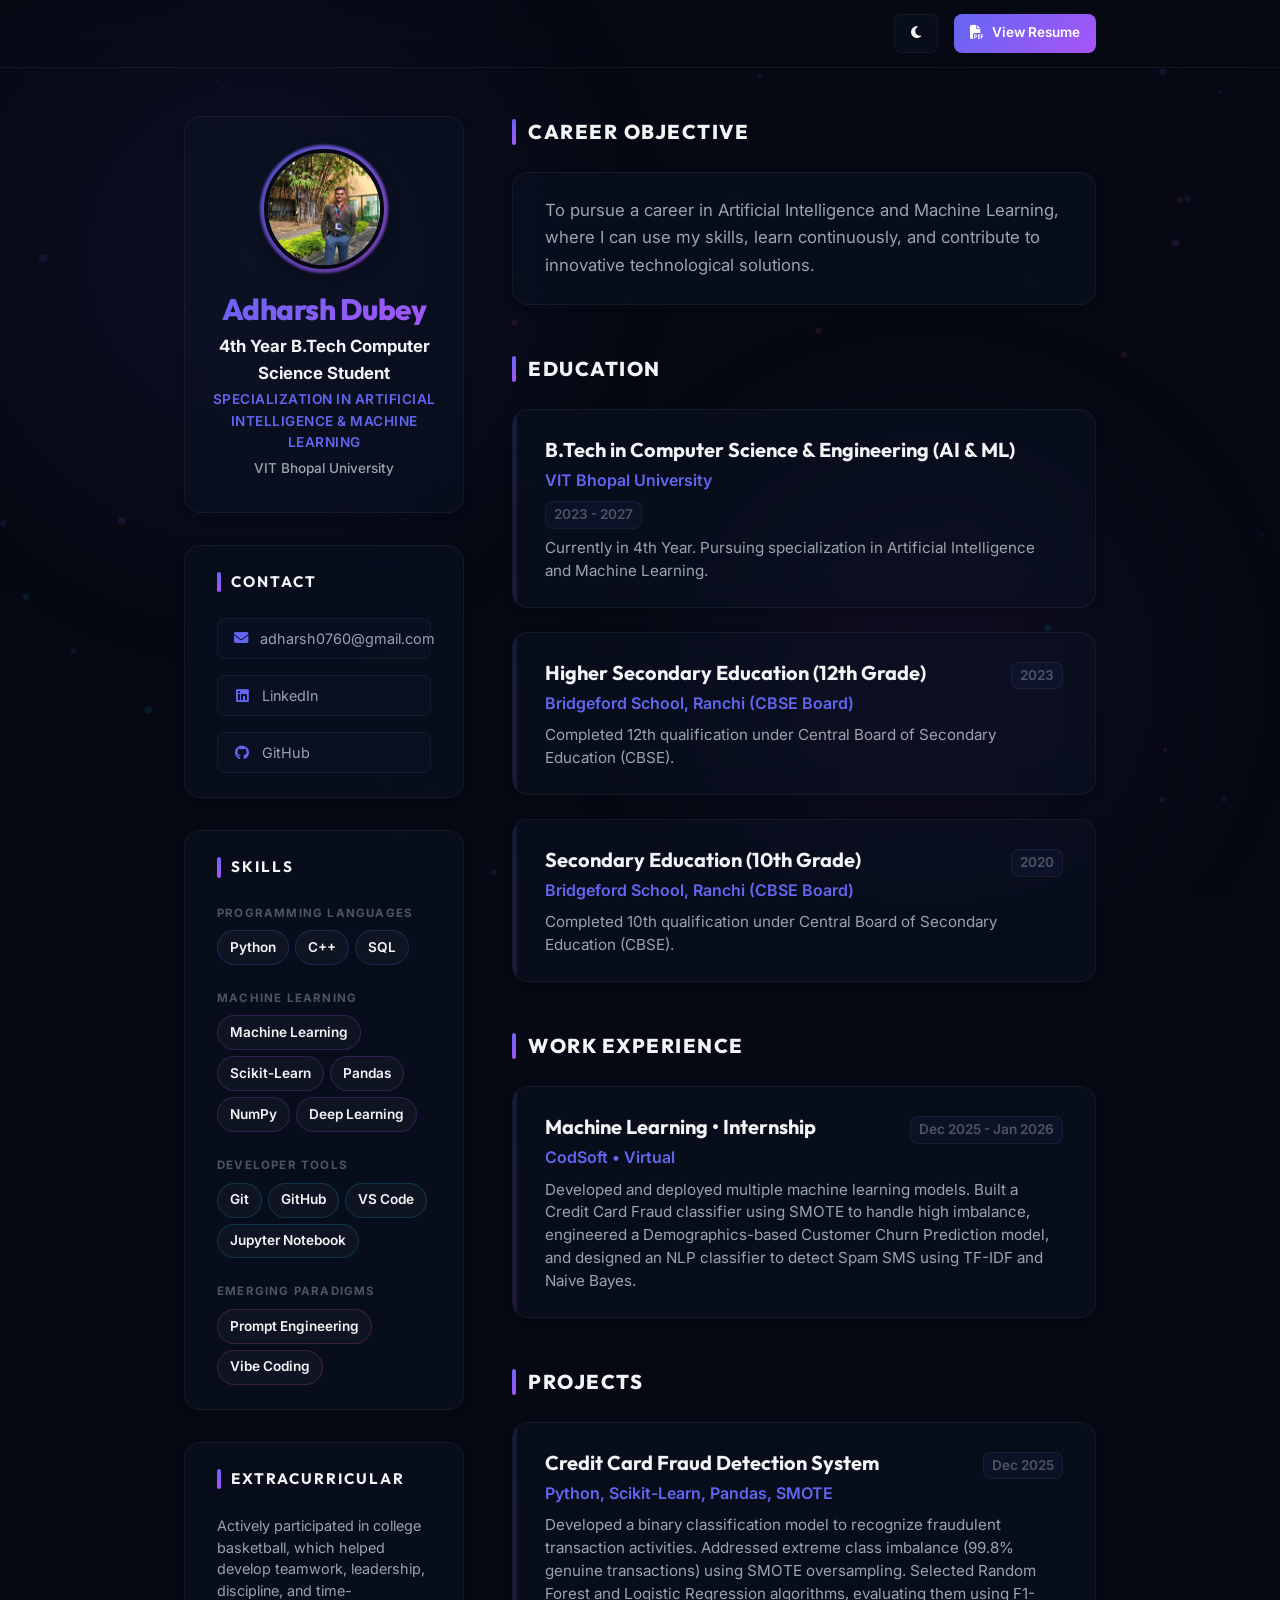
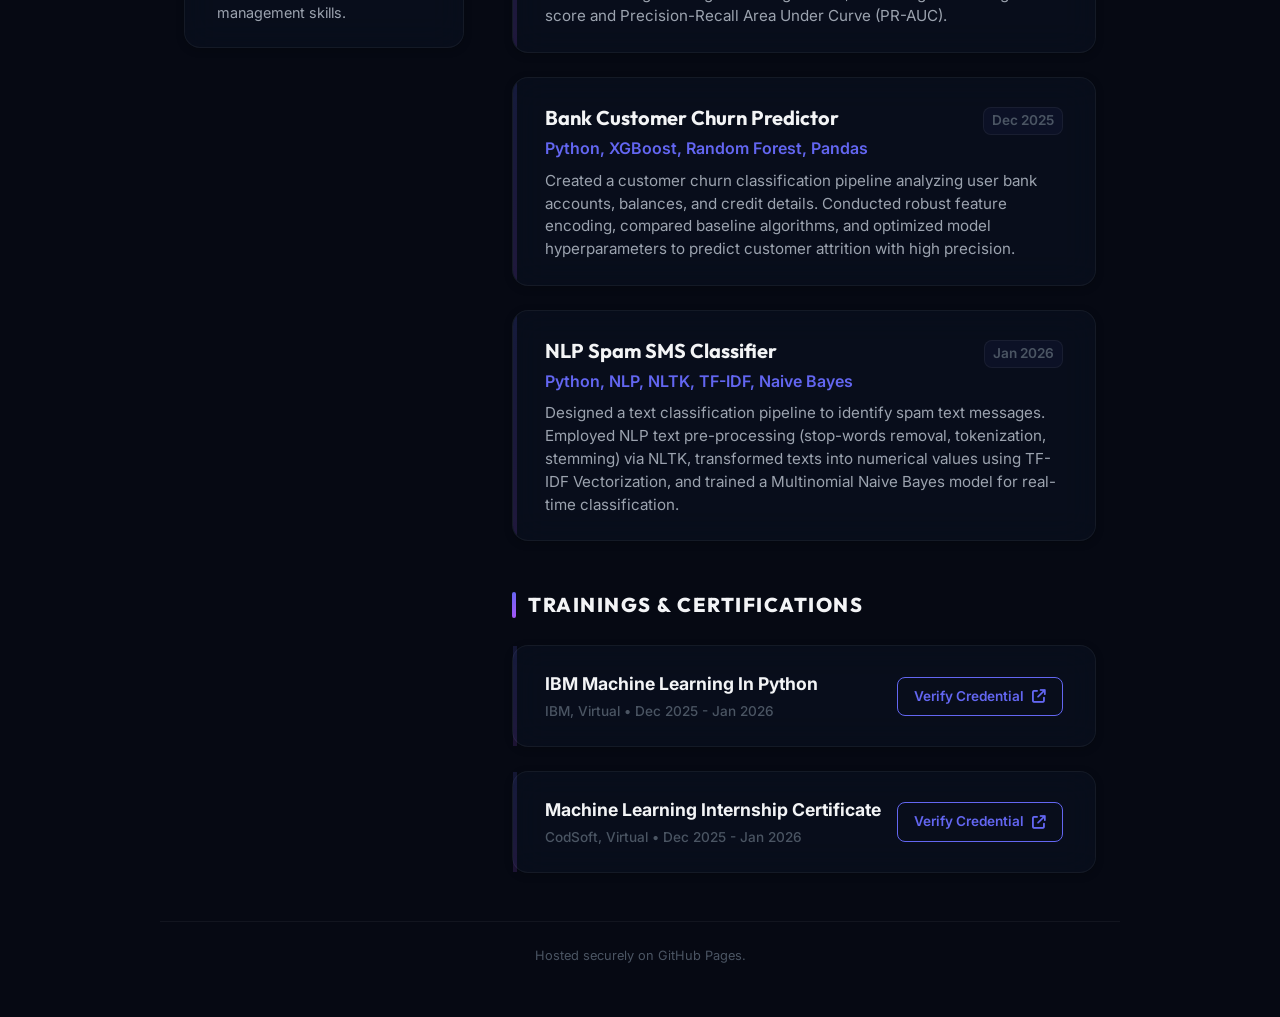
==== index.html @ 4ddd9963 "Add files via upload" ====
<!DOCTYPE html>
<html lang="en">
<head>
  <meta charset="UTF-8">
  <meta name="viewport" content="width=device-width, initial-scale=1.0">
  
  <!-- SEO Meta Tags -->
  <title>Adharsh Dubey | Interactive Resume</title>
  <meta name="description" content="Resume of Adharsh Dubey, 4th Year B.Tech Computer Science student at VIT Bhopal University specializing in AI & ML.">
  <meta name="keywords" content="Resume, Adharsh Dubey, VIT Bhopal, AI & ML Student, Computer Science, Python, Machine Learning">
  <meta name="author" content="Adharsh Dubey">

  <!-- Google Fonts -->
  <link rel="preconnect" href="https://fonts.googleapis.com">
  <link rel="preconnect" href="https://fonts.gstatic.com" crossorigin>
  <link href="https://fonts.googleapis.com/css2?family=Inter:wght@300;400;500;600;700&family=Outfit:wght@400;500;600;700;800&display=swap" rel="stylesheet">
  
  <!-- FontAwesome Icons -->
  <link rel="stylesheet" href="https://cdnjs.cloudflare.com/ajax/libs/font-awesome/6.4.0/css/all.min.css">
  
  <!-- Stylesheets -->
  <link rel="stylesheet" href="style.css">
  <link rel="stylesheet" href="print.css" media="print">
</head>
<body class="dark-theme">
  <!-- Dynamic Backdrop Glow Effects & Interactive Neural Canvas -->
  <div class="glow-bg">
    <canvas id="neural-canvas"></canvas>
    <div class="glow-sphere sphere-1"></div>
    <div class="glow-sphere sphere-2"></div>
  </div>

  <!-- Top Utilities Bar -->
  <header class="utility-bar">
    <div class="utility-container" style="justify-content: flex-end;">
      <div class="utility-controls">
        <button id="theme-toggle" class="utility-btn" aria-label="Toggle Theme">
          <i class="fa-solid fa-moon"></i>
        </button>
        <a href="resume.html" target="_blank" class="utility-btn primary-btn" style="text-decoration: none;" aria-label="View Resume">
          <i class="fa-solid fa-file-pdf"></i> View Resume
        </a>
      </div>
    </div>
  </header>

  <!-- Main Systematic Resume Layout -->
  <main class="resume-container">
    
    <!-- LEFT SIDEBAR COLUMN (Profile, Contacts, Skills, Extracurriculars) -->
    <aside class="resume-left-col">
      <!-- Profile Information Card -->
      <div class="profile-card">
        <div class="profile-image-container">
          <img id="profile-avatar" src="" alt="Adharsh Dubey" class="profile-avatar">
        </div>
        <h1 id="name">Adharsh Dubey</h1>
        <p id="tagline" class="tagline">B.Tech Student</p>
        <p id="specialization" class="specialization-tag">AI & ML Specialization</p>
        <p class="university-tag">VIT Bhopal University</p>
      </div>

      <!-- Contact Stack Section -->
      <div class="left-section">
        <h3 class="left-title">Contact</h3>
        <div class="contact-stack">
          <a id="email" href="" class="contact-item"><i class="fa-solid fa-envelope"></i> <span id="email-text"></span></a>
          <div class="contact-item"><i class="fa-solid fa-location-dot"></i> <span id="location"></span></div>
          <a id="linkedin" href="" target="_blank" class="contact-item"><i class="fa-brands fa-linkedin"></i> <span>LinkedIn</span></a>
          <a id="github" href="" target="_blank" class="contact-item"><i class="fa-brands fa-github"></i> <span>GitHub</span></a>
        </div>
      </div>

      <!-- Skills Matrix Section -->
      <div class="left-section">
        <h3 class="left-title">Skills</h3>
        <div class="skills-list" id="skills-container">
          <!-- Dynamically populated via JS -->
        </div>
      </div>

      <!-- Extracurricular Section -->
      <div class="left-section">
        <h3 class="left-title">Extracurricular</h3>
        <p id="extracurricular" class="left-text"></p>
      </div>
    </aside>

    <!-- RIGHT MAIN CONTENT COLUMN (Objective, Education, Experience, Certifications) -->
    <div class="resume-right-col">
      <!-- Career Objective Section -->
      <section class="resume-section">
        <h2 class="right-title">Career Objective</h2>
        <div class="right-card">
          <p id="objective" class="objective-text"></p>
        </div>
      </section>

      <!-- Education Section -->
      <section class="resume-section">
        <h2 class="right-title">Education</h2>
        <div id="education-container">
          <!-- Dynamically populated via JS -->
        </div>
      </section>

      <!-- Work Experience Section -->
      <section class="resume-section">
        <h2 class="right-title">Work Experience</h2>
        <div id="experience-container">
          <!-- Dynamically populated via JS -->
        </div>
      </section>

      <!-- Projects Section -->
      <section class="resume-section">
        <h2 class="right-title">Projects</h2>
        <div id="projects-container">
          <!-- Dynamically populated via JS -->
        </div>
      </section>

      <!-- Trainings / Certifications Section -->
      <section class="resume-section">
        <h2 class="right-title">Trainings & Certifications</h2>
        <div id="certification-container">
          <!-- Dynamically populated via JS -->
        </div>
      </section>
    </div>

  </main>


  <footer class="resume-footer no-print">
    <p class="hosting-note">Hosted securely on GitHub Pages.</p>
  </footer>

  <!-- Scripts -->
  <script src="resume-data.js"></script>
  <script src="main.js"></script>
</body>
</html>
---- style.css ----
/* ==========================================================
   INTERACTIVE RESUME - PREMIUM DYNAMIC TWO-COLUMN DESIGN
   ========================================================== */

/* --- HSL Theme Tokens --- */
:root {
  --font-heading: 'Outfit', sans-serif;
  --font-body: 'Inter', sans-serif;

  --transition-smooth: all 0.4s cubic-bezier(0.16, 1, 0.3, 1);
  --transition-bounce: all 0.5s cubic-bezier(0.34, 1.56, 0.64, 1);
  
  --radius-sm: 8px;
  --radius-md: 16px;
  --radius-lg: 24px;
  --radius-full: 9999px;

  --spacing-xs: 0.5rem;
  --spacing-sm: 1rem;
  --spacing-md: 1.5rem;
  --spacing-lg: 2rem;
  --spacing-xl: 3rem;
  
  --max-width: 960px; /* Wider layout for two-column presentation */
}

/* --- Premium Dark Theme --- */
.dark-theme {
  --bg-app: #060913;
  --bg-card: rgba(13, 20, 38, 0.45);
  --bg-input: #0a0e1a;
  
  --border-color: rgba(255, 255, 255, 0.05);
  --border-color-hover: rgba(99, 102, 241, 0.4);
  
  --text-primary: #f3f4f6;
  --text-secondary: #9ca3af;
  --text-muted: #4b5563;
  
  /* Gradients */
  --accent-gradient: linear-gradient(135deg, #6366f1 0%, #a855f7 100%);
  --accent-gradient-hover: linear-gradient(135deg, #4f46e5 0%, #9333ea 100%);
  --border-gradient: linear-gradient(135deg, rgba(99,102,241,0.2) 0%, rgba(168,85,247,0.1) 100%);
  
  --color-accent: #6366f1; /* Royal Indigo */
  --color-accent-rgb: 99, 102, 241;
  --color-secondary: #a855f7; /* Vibrant Purple */
  --color-secondary-rgb: 168, 85, 247;
  
  --shadow-sm: 0 2px 8px rgba(0, 0, 0, 0.2);
  --shadow-md: 0 8px 20px rgba(0, 0, 0, 0.3);
  --shadow-lg: 0 15px 35px rgba(0, 0, 0, 0.4);
  --shadow-glow: 0 0 25px rgba(99, 102, 241, 0.25);
  
  --glass-blur: blur(16px);
}

/* --- Premium Light Theme --- */
.light-theme {
  --bg-app: #f4f6fa;
  --bg-card: rgba(255, 255, 255, 0.75);
  --bg-input: #e2e8f0;
  
  --border-color: rgba(0, 0, 0, 0.06);
  --border-color-hover: rgba(79, 70, 229, 0.35);
  
  --text-primary: #0f172a;
  --text-secondary: #334155;
  --text-muted: #94a3b8;
  
  /* Gradients */
  --accent-gradient: linear-gradient(135deg, #4f46e5 0%, #7c3aed 100%);
  --accent-gradient-hover: linear-gradient(135deg, #3730a3 0%, #6d28d9 100%);
  --border-gradient: linear-gradient(135deg, rgba(79,70,229,0.1) 0%, rgba(124,58,237,0.05) 100%);
  
  --color-accent: #4f46e5;
  --color-accent-rgb: 79, 70, 229;
  --color-secondary: #7c3aed;
  --color-secondary-rgb: 124, 58, 237;
  
  --shadow-sm: 0 2px 4px rgba(0, 0, 0, 0.02);
  --shadow-md: 0 10px 20px rgba(0, 0, 0, 0.04);
  --shadow-lg: 0 20px 30px rgba(0, 0, 0, 0.06);
  --shadow-glow: 0 0 20px rgba(79, 70, 229, 0.15);
  
  --glass-blur: blur(12px);
}

/* --- Base Rules --- */
* {
  box-sizing: border-box;
  margin: 0;
  padding: 0;
}

body {
  background-color: var(--bg-app);
  color: var(--text-primary);
  font-family: var(--font-body);
  line-height: 1.6;
  padding-bottom: var(--spacing-xl);
  overflow-x: hidden;
  transition: background-color 0.5s ease, color 0.5s ease;
}

a {
  color: var(--color-accent);
  text-decoration: none;
  transition: var(--transition-smooth);
}

a:hover {
  color: var(--color-secondary);
}

/* --- Custom Scrollbar --- */
::-webkit-scrollbar {
  width: 10px;
}
::-webkit-scrollbar-track {
  background: var(--bg-app);
}
::-webkit-scrollbar-thumb {
  background: var(--border-color);
  border-radius: var(--radius-full);
}
::-webkit-scrollbar-thumb:hover {
  background: var(--border-color-hover);
}

/* --- Background Ambient Glows & Canvas --- */
.glow-bg {
  position: fixed;
  width: 100vw;
  height: 100vh;
  top: 0;
  left: 0;
  z-index: -1;
  pointer-events: none;
  overflow: hidden;
}

#neural-canvas {
  position: absolute;
  top: 0;
  left: 0;
  width: 100%;
  height: 100%;
  opacity: 0.15;
  transition: opacity 0.5s ease;
}

.light-theme #neural-canvas {
  opacity: 0.07;
}

.glow-sphere {
  position: absolute;
  border-radius: var(--radius-full);
  filter: blur(120px);
  opacity: 0.12;
  transition: transform 0.15s ease-out, background 0.5s ease;
}

.dark-theme .glow-sphere {
  opacity: 0.12;
}

.light-theme .glow-sphere {
  opacity: 0.05;
}

.sphere-1 {
  width: 40vw;
  height: 40vw;
  top: 0;
  left: 0;
  background: radial-gradient(circle, rgba(var(--color-accent-rgb), 0.8) 0%, rgba(var(--color-secondary-rgb), 0.3) 100%);
}

.sphere-2 {
  width: 35vw;
  height: 35vw;
  top: 50vh;
  right: 10vw;
  background: radial-gradient(circle, rgba(var(--color-secondary-rgb), 0.7) 0%, rgba(var(--color-accent-rgb), 0.2) 100%);
}

/* --- Utility / Controls Bar --- */
.utility-bar {
  border-bottom: 1px solid var(--border-color);
  background: rgba(var(--bg-app), 0.75);
  backdrop-filter: var(--glass-blur);
  -webkit-backdrop-filter: var(--glass-blur);
  position: sticky;
  top: 0;
  z-index: 100;
  width: 100%;
  transition: border-color 0.5s ease;
}

.utility-container {
  max-width: var(--max-width);
  margin: 0 auto;
  padding: 0.85rem var(--spacing-md);
  display: flex;
  justify-content: space-between;
  align-items: center;
}

.site-logo {
  font-family: var(--font-heading);
  font-weight: 800;
  font-size: 1.35rem;
  letter-spacing: -1.5px;
  background: var(--accent-gradient);
  -webkit-background-clip: text;
  -webkit-text-fill-color: transparent;
}

.utility-controls {
  display: flex;
  gap: var(--spacing-sm);
}

.utility-btn {
  background: var(--bg-card);
  border: 1px solid var(--border-color);
  color: var(--text-primary);
  padding: 0.55rem 1rem;
  border-radius: var(--radius-sm);
  font-size: 0.85rem;
  font-weight: 600;
  display: flex;
  align-items: center;
  gap: var(--spacing-xs);
  cursor: pointer;
  transition: var(--transition-bounce);
}

.utility-btn:hover {
  transform: translateY(-2px);
  border-color: var(--border-color-hover);
  box-shadow: var(--shadow-sm);
}

.primary-btn {
  background: var(--accent-gradient);
  color: #ffffff;
  border: none;
}

.primary-btn:hover {
  background: var(--accent-gradient-hover);
  box-shadow: var(--shadow-glow);
}

/* --- Systematic Grid Layout --- */
.resume-container {
  max-width: var(--max-width);
  margin: var(--spacing-xl) auto 0;
  padding: 0 var(--spacing-md);
  display: grid;
  grid-template-columns: 280px 1fr; /* 280px left sidebar, 1fr content */
  gap: var(--spacing-xl);
  align-items: start;
}

/* ==========================================================
   LEFT SIDEBAR COLUMN
   ========================================================== */
.resume-left-col {
  display: flex;
  flex-direction: column;
  gap: var(--spacing-lg);
  position: sticky;
  top: 85px; /* Stick neatly below utility bar */
}

/* Profile Information Card */
.profile-card {
  background: var(--bg-card);
  border: 1px solid var(--border-color);
  border-radius: var(--radius-md);
  padding: var(--spacing-lg) var(--spacing-md);
  text-align: center;
  backdrop-filter: var(--glass-blur);
  -webkit-backdrop-filter: var(--glass-blur);
  box-shadow: var(--shadow-sm);
  transition: var(--transition-smooth);
}

.profile-card:hover {
  border-color: var(--border-color-hover);
  box-shadow: var(--shadow-md);
}

.profile-image-container {
  position: relative;
  width: 120px;
  height: 120px;
  margin: 0 auto var(--spacing-md);
}

.profile-avatar {
  position: relative;
  width: 100%;
  height: 100%;
  border-radius: var(--radius-full);
  object-fit: cover;
  border: 4px solid var(--bg-app);
  box-shadow: var(--shadow-md);
  z-index: 2;
  transition: var(--transition-bounce);
}

/* Glowing rotating outline on profile image */
.profile-image-container::before {
  content: '';
  position: absolute;
  top: -4px;
  left: -4px;
  right: -4px;
  bottom: -4px;
  background: var(--accent-gradient);
  border-radius: var(--radius-full);
  z-index: 1;
  opacity: 0.85;
  filter: blur(1px);
  animation: borderRotate 12s linear infinite;
}

@keyframes borderRotate {
  0% { transform: rotate(0deg); }
  100% { transform: rotate(360deg); }
}

.profile-card h1 {
  font-family: var(--font-heading);
  font-size: 1.85rem;
  font-weight: 800;
  letter-spacing: -0.5px;
  line-height: 1.1;
  margin-bottom: var(--spacing-xs);
  background: var(--accent-gradient);
  -webkit-background-clip: text;
  -webkit-text-fill-color: transparent;
}

.profile-card .tagline {
  font-size: 1.05rem;
  font-weight: 700;
  color: var(--text-primary);
  margin-bottom: 2px;
}

.profile-card .specialization-tag {
  font-size: 0.85rem;
  font-weight: 600;
  color: var(--color-accent);
  text-transform: uppercase;
  letter-spacing: 0.5px;
}

.profile-card .university-tag {
  font-size: 0.85rem;
  color: var(--text-secondary);
  font-weight: 500;
  margin-top: 4px;
}

/* Left Sections (Contacts, Skills, etc.) */
.left-section {
  background: var(--bg-card);
  border: 1px solid var(--border-color);
  border-radius: var(--radius-md);
  padding: var(--spacing-md) var(--spacing-lg);
  backdrop-filter: var(--glass-blur);
  -webkit-backdrop-filter: var(--glass-blur);
  box-shadow: var(--shadow-sm);
  transition: var(--transition-smooth);
}

.left-section:hover {
  border-color: var(--border-color-hover);
  box-shadow: var(--shadow-md);
}

.left-title {
  font-family: var(--font-heading);
  font-size: 0.95rem;
  font-weight: 700;
  text-transform: uppercase;
  letter-spacing: 2px;
  color: var(--text-primary);
  position: relative;
  padding-left: 14px;
  margin-bottom: var(--spacing-md);
}

.left-title::before {
  content: '';
  position: absolute;
  left: 0;
  top: 2px;
  bottom: 2px;
  width: 4px;
  background: var(--accent-gradient);
  border-radius: var(--radius-full);
}

/* Contact List Stack */
.contact-stack {
  display: flex;
  flex-direction: column;
  gap: var(--spacing-sm);
}

.contact-stack .contact-item {
  display: flex;
  align-items: center;
  gap: 12px;
  font-size: 0.9rem;
  color: var(--text-secondary);
  padding: var(--spacing-xs) var(--spacing-sm);
  border-radius: var(--radius-sm);
  background: rgba(var(--color-accent-rgb), 0.03);
  border: 1px solid var(--border-color);
  transition: var(--transition-smooth);
}

.contact-stack .contact-item i {
  color: var(--color-accent);
  width: 16px;
  text-align: center;
}

.contact-stack a.contact-item:hover {
  background: rgba(var(--color-accent-rgb), 0.08);
  border-color: var(--border-color-hover);
  color: var(--color-accent);
  transform: translateX(3px);
}

/* Grouped Skills Layout */
.skills-group {
  margin-bottom: var(--spacing-md);
}

.skills-group:last-child {
  margin-bottom: 0;
}

.skills-group-title {
  font-size: 0.72rem;
  font-weight: 700;
  text-transform: uppercase;
  letter-spacing: 1.2px;
  color: var(--text-muted);
  margin-bottom: 8px;
  margin-top: 2px;
}

.skills-chips-list {
  display: flex;
  flex-wrap: wrap;
  gap: 6px;
}

.skill-chip {
  background: rgba(255, 255, 255, 0.03);
  border: 1px solid var(--border-color);
  color: var(--text-primary);
  padding: 0.35rem 0.75rem;
  border-radius: var(--radius-full);
  font-size: 0.85rem;
  font-weight: 600;
  cursor: pointer;
  transition: var(--transition-bounce);
  user-select: none;
}

.light-theme .skill-chip {
  background: rgba(0, 0, 0, 0.02);
}

/* Category Specific Colors & Glowing Highlights */

/* 1. Programming Languages (Indigo/Blue) */
.chip-programming {
  border-color: rgba(99, 102, 241, 0.22);
}
.chip-programming:hover {
  background: rgba(99, 102, 241, 0.08) !important;
  border-color: rgba(99, 102, 241, 0.45);
  box-shadow: 0 0 10px rgba(99, 102, 241, 0.15);
}
.chip-programming.active {
  background: linear-gradient(135deg, #4f46e5 0%, #6366f1 100%) !important;
  color: #ffffff !important;
  border-color: transparent !important;
  box-shadow: 0 0 15px rgba(99, 102, 241, 0.45) !important;
}

/* 2. Machine Learning (Purple/Magenta) */
.chip-ml {
  border-color: rgba(168, 85, 247, 0.22);
}
.chip-ml:hover {
  background: rgba(168, 85, 247, 0.08) !important;
  border-color: rgba(168, 85, 247, 0.45);
  box-shadow: 0 0 10px rgba(168, 85, 247, 0.15);
}
.chip-ml.active {
  background: linear-gradient(135deg, #a855f7 0%, #d946ef 100%) !important;
  color: #ffffff !important;
  border-color: transparent !important;
  box-shadow: 0 0 15px rgba(168, 85, 247, 0.45) !important;
}

/* 3. Developer Tools (Cyan/Teal) */
.chip-tools {
  border-color: rgba(6, 182, 212, 0.22);
}
.chip-tools:hover {
  background: rgba(6, 182, 212, 0.08) !important;
  border-color: rgba(6, 182, 212, 0.45);
  box-shadow: 0 0 10px rgba(6, 182, 212, 0.15);
}
.chip-tools.active {
  background: linear-gradient(135deg, #0891b2 0%, #06b6d4 100%) !important;
  color: #ffffff !important;
  border-color: transparent !important;
  box-shadow: 0 0 15px rgba(6, 182, 212, 0.45) !important;
}

/* 4. Emerging Paradigms (Pink/Hot Pink) */
.chip-methodologies {
  border-color: rgba(236, 72, 153, 0.22);
}
.chip-methodologies:hover {
  background: rgba(236, 72, 153, 0.08) !important;
  border-color: rgba(236, 72, 153, 0.45);
  box-shadow: 0 0 10px rgba(236, 72, 153, 0.15);
}
.chip-methodologies.active {
  background: linear-gradient(135deg, #ec4899 0%, #f43f5e 100%) !important;
  color: #ffffff !important;
  border-color: transparent !important;
  box-shadow: 0 0 15px rgba(236, 72, 153, 0.45) !important;
}

.skill-chip:hover {
  transform: translateY(-2px) scale(1.02);
}

.skill-chip.active {
  transform: scale(1.05);
}

/* Left Texts */
.left-text {
  font-size: 0.9rem;
  line-height: 1.5;
  color: var(--text-secondary);
}

/* ==========================================================
   RIGHT CONTENT COLUMN
   ========================================================== */
.resume-right-col {
  display: flex;
  flex-direction: column;
  gap: var(--spacing-xl);
}

.resume-section {
  display: flex;
  flex-direction: column;
  gap: var(--spacing-md);
}

.right-title {
  font-family: var(--font-heading);
  font-size: 1.25rem;
  font-weight: 800;
  text-transform: uppercase;
  letter-spacing: 1.5px;
  color: var(--text-primary);
  position: relative;
  padding-left: 16px;
}

.right-title::before {
  content: '';
  position: absolute;
  left: 0;
  top: 3px;
  bottom: 3px;
  width: 4px;
  background: var(--accent-gradient);
  border-radius: var(--radius-full);
}

.right-card {
  background: var(--bg-card);
  border: 1px solid var(--border-color);
  border-radius: var(--radius-md);
  padding: var(--spacing-md) var(--spacing-lg);
  box-shadow: var(--shadow-sm);
  backdrop-filter: var(--glass-blur);
  -webkit-backdrop-filter: var(--glass-blur);
  transition: var(--transition-smooth);
}

.right-card:hover {
  border-color: var(--border-color-hover);
  box-shadow: var(--shadow-md);
}

.objective-text {
  font-size: 1.05rem;
  line-height: 1.65;
  color: var(--text-secondary);
}

/* Education & Experience Blocks */
.content-block {
  background: var(--bg-card);
  border: 1px solid var(--border-color);
  border-radius: var(--radius-md);
  padding: var(--spacing-md) var(--spacing-lg);
  margin-bottom: var(--spacing-md);
  box-shadow: var(--shadow-sm);
  backdrop-filter: var(--glass-blur);
  -webkit-backdrop-filter: var(--glass-blur);
  position: relative;
  overflow: hidden;
  transition: var(--transition-bounce);
}

.content-block::before {
  content: '';
  position: absolute;
  left: 0;
  top: 0;
  bottom: 0;
  width: 4px;
  background: var(--accent-gradient);
  opacity: 0.15;
  transition: var(--transition-smooth);
}

.content-block:hover::before {
  opacity: 1;
}

.content-block:hover {
  border-color: var(--border-color-hover);
  box-shadow: var(--shadow-lg);
  transform: translateY(-2px);
}

.content-block:last-child {
  margin-bottom: 0;
}

.block-header {
  display: flex;
  justify-content: space-between;
  align-items: baseline;
  flex-wrap: wrap;
  gap: var(--spacing-xs);
  margin-bottom: var(--spacing-xs);
}

.block-title {
  font-family: var(--font-heading);
  font-size: 1.25rem;
  font-weight: 700;
  color: var(--text-primary);
}

.block-subtitle {
  font-size: 1rem;
  font-weight: 600;
  color: var(--color-accent);
  margin-top: 2px;
}

.block-period {
  font-size: 0.85rem;
  color: var(--text-muted);
  font-weight: 600;
  background: rgba(var(--color-accent-rgb), 0.05);
  border: 1px solid var(--border-color);
  padding: 2px 8px;
  border-radius: var(--radius-sm);
}

.block-desc {
  font-size: 0.95rem;
  line-height: 1.5;
  color: var(--text-secondary);
  margin-top: 4px;
}

/* Certifications Block */
.cert-block {
  background: var(--bg-card);
  border: 1px solid var(--border-color);
  border-radius: var(--radius-md);
  padding: var(--spacing-md) var(--spacing-lg);
  display: flex;
  justify-content: space-between;
  align-items: center;
  flex-wrap: wrap;
  gap: var(--spacing-sm);
  backdrop-filter: var(--glass-blur);
  -webkit-backdrop-filter: var(--glass-blur);
  box-shadow: var(--shadow-sm);
  position: relative;
  margin-bottom: var(--spacing-md);
  transition: var(--transition-bounce);
}

.cert-block:last-child {
  margin-bottom: 0;
}

.cert-block::before {
  content: '';
  position: absolute;
  left: 0;
  top: 0;
  bottom: 0;
  width: 4px;
  background: var(--accent-gradient);
  opacity: 0.15;
  transition: var(--transition-smooth);
}

.cert-block:hover {
  border-color: var(--border-color-hover);
  box-shadow: var(--shadow-lg);
  transform: translateY(-2px);
}

.cert-block:hover::before {
  opacity: 1;
}

.cert-info h3 {
  font-size: 1.1rem;
  font-weight: 700;
  color: var(--text-primary);
  margin-bottom: 2px;
}

.cert-info p {
  font-size: 0.85rem;
  color: var(--text-muted);
  font-weight: 500;
}

.cert-btn {
  font-size: 0.85rem;
  font-weight: 600;
  background: transparent;
  border: 1px solid var(--color-accent);
  color: var(--color-accent);
  padding: 0.5rem 1rem;
  border-radius: var(--radius-sm);
  transition: var(--transition-bounce);
  display: inline-flex;
  align-items: center;
  gap: var(--spacing-xs);
}

.cert-btn:hover {
  background: var(--accent-gradient);
  border-color: transparent;
  color: #ffffff;
  box-shadow: var(--shadow-glow);
  transform: scale(1.03);
  text-decoration: none;
}

/* Interactive highlight outline (applied via JS) */
.content-block.highlight-glow,
.cert-block.highlight-glow,
.right-card.highlight-glow {
  border-color: var(--color-secondary) !important;
  box-shadow: 0 0 15px rgba(var(--color-secondary-rgb), 0.3) !important;
  transform: translateY(-2px);
}

/* --- Contact Form Section --- */
.contact-card {
  background: var(--bg-card);
  border: 1px solid var(--border-color);
  border-radius: var(--radius-md);
  padding: var(--spacing-lg);
  box-shadow: var(--shadow-sm);
  backdrop-filter: var(--glass-blur);
  -webkit-backdrop-filter: var(--glass-blur);
}

.contact-form {
  display: flex;
  flex-direction: column;
  gap: var(--spacing-sm);
}

.form-row {
  display: grid;
  grid-template-columns: 1fr 1fr;
  gap: var(--spacing-sm);
}

.form-group {
  display: flex;
  flex-direction: column;
  gap: var(--spacing-xs);
}

.form-group label {
  font-size: 0.75rem;
  font-weight: 700;
  color: var(--text-muted);
  text-transform: uppercase;
  letter-spacing: 0.5px;
}

.form-group input, .form-group textarea {
  background: var(--bg-input);
  border: 1px solid var(--border-color);
  border-radius: var(--radius-sm);
  padding: 0.75rem 1rem;
  color: var(--text-primary);
  font-size: 0.95rem;
  transition: var(--transition-smooth);
}

.form-group input:focus, .form-group textarea:focus {
  outline: none;
  border-color: var(--color-accent);
  background: var(--bg-card);
  box-shadow: 0 0 0 3px rgba(var(--color-accent-rgb), 0.15);
}

.submit-btn {
  align-self: flex-start;
  background: var(--accent-gradient);
  color: #ffffff;
  border: none;
  border-radius: var(--radius-sm);
  padding: 0.75rem 1.5rem;
  font-weight: 600;
  font-size: 0.9rem;
  cursor: pointer;
  display: flex;
  align-items: center;
  gap: var(--spacing-xs);
  transition: var(--transition-bounce);
}

.submit-btn:hover {
  background: var(--accent-gradient-hover);
  box-shadow: var(--shadow-glow);
  transform: translateY(-2px);
}

.form-status {
  font-size: 0.9rem;
  font-weight: 600;
  min-height: 20px;
}

.form-status.success {
  color: var(--color-success);
}

/* --- Full Width Contact Section (Below everything) --- */
.full-width-contact {
  max-width: var(--max-width);
  margin: var(--spacing-xl) auto 0;
  padding: 0 var(--spacing-md);
}

.contact-section-inner {
  display: flex;
  flex-direction: column;
  gap: var(--spacing-md);
}

.contact-section-inner .right-title {
  border-left: 3px solid var(--color-accent);
  padding-left: 12px;
}

/* --- Footer --- */
.resume-footer {
  max-width: var(--max-width);
  margin: var(--spacing-xl) auto 0;
  padding: var(--spacing-md) var(--spacing-md) 0;
  border-top: 1px solid var(--border-color);
  text-align: center;
  color: var(--text-muted);
  font-size: 0.8rem;
}

.resume-footer p {
  margin-bottom: 2px;
}

/* --- Responsive Media Queries --- */
@media (max-width: 900px) {
  :root {
    --max-width: 720px;
  }
  
  .resume-container {
    grid-template-columns: 240px 1fr;
    gap: var(--spacing-md);
  }
}

@media (max-width: 768px) {
  .resume-container {
    grid-template-columns: 1fr;
    gap: var(--spacing-lg);
  }
  
  .resume-left-col {
    position: static;
  }
  
  .profile-card h1 {
    font-size: 2.25rem;
  }
  
  .form-row {
    grid-template-columns: 1fr;
  }
}

/* Helper Class to Hide Elements on Print */
.no-print {
  display: block;
}
---- print.css ----
/* ==========================================================
   INTERACTIVE RESUME - PRINT STYLESHEET (A4 OPTIMIZED)
   ========================================================== */

@media print {
  /* --- Reset Page Styles --- */
  html, body {
    background: #ffffff !important;
    color: #000000 !important;
    font-size: 10pt !important;
    font-family: 'Inter', sans-serif !important;
    line-height: 1.4 !important;
    width: 100% !important;
    margin: 0 !important;
    padding: 0 !important;
  }

  @page {
    size: A4 portrait;
    margin: 1.2cm 1.5cm;
  }

  /* --- Hide Non-Print Elements --- */
  .glow-bg,
  .utility-bar,
  .no-print,
  #theme-toggle,
  #print-pdf,
  .profile-image-container {
    display: none !important;
  }

  /* --- Resume Container Layout (Stack vertically on paper) --- */
  .resume-container {
    max-width: 100% !important;
    margin: 0 !important;
    padding: 0 !important;
    display: block !important;
  }

  .resume-left-col,
  .resume-right-col {
    display: block !important;
    width: 100% !important;
    position: static !important;
  }

  /* --- Profile Card (Transforms to clean Header) --- */
  .profile-card {
    background: none !important;
    border: none !important;
    border-bottom: 2px solid #333333 !important;
    padding: 0 0 0.5rem 0 !important;
    margin-bottom: 1rem !important;
    text-align: center !important;
    box-shadow: none !important;
    display: block !important;
  }

  .profile-card h1 {
    font-size: 22pt !important;
    font-weight: 800 !important;
    color: #000000 !important;
    margin-bottom: 2px !important;
    background: none !important;
    -webkit-text-fill-color: initial !important;
  }

  .profile-card .tagline {
    font-size: 11pt !important;
    font-weight: 700 !important;
    color: #333333 !important;
    margin-bottom: 1px !important;
  }

  .profile-card .specialization-tag {
    font-size: 9.5pt !important;
    color: #555555 !important;
    font-weight: 600 !important;
    text-transform: none !important;
    letter-spacing: 0.5px !important;
  }

  .profile-card .university-tag {
    font-size: 9.5pt !important;
    color: #555555 !important;
    margin-top: 1px !important;
  }

  /* --- Contact Stack (Convert to single row) --- */
  .left-section:has(.contact-stack) {
    background: none !important;
    border: none !important;
    padding: 0 !important;
    box-shadow: none !important;
    margin-top: -0.75rem !important;
    margin-bottom: 1.2rem !important;
  }

  .left-section:has(.contact-stack) .left-title {
    display: none !important; /* Hide contact header */
  }

  .contact-stack {
    display: flex !important;
    flex-direction: row !important;
    justify-content: center !important;
    flex-wrap: wrap !important;
    gap: 4px 14px !important;
    font-size: 8.5pt !important;
  }

  .contact-stack .contact-item {
    background: none !important;
    border: none !important;
    padding: 0 !important;
    color: #333333 !important;
    font-size: 8.5pt !important;
  }

  .contact-stack .contact-item i {
    color: #000000 !important;
    margin-right: 2px !important;
  }

  .contact-stack a.contact-item {
    color: #000000 !important;
    text-decoration: none !important;
  }

  /* --- Standard Sections --- */
  .left-section,
  .resume-section {
    background: none !important;
    border: none !important;
    box-shadow: none !important;
    padding: 0 !important;
    margin-bottom: 1rem !important;
    page-break-inside: avoid !important;
    display: grid !important;
    grid-template-columns: 130px 1fr !important; /* Elegant margin-section */
    gap: 15px !important;
  }

  .left-title,
  .right-title {
    font-size: 10pt !important;
    font-weight: 700 !important;
    color: #000000 !important;
    border-left: 2px solid #333333 !important;
    padding-left: 8px !important;
    text-transform: uppercase !important;
    letter-spacing: 1px !important;
    margin-bottom: 0 !important;
    margin-top: 2px !important;
  }

  .left-text,
  .right-card,
  .skills-list {
    background: none !important;
    border: none !important;
    padding: 0 !important;
    box-shadow: none !important;
    color: #111111 !important;
  }

  .objective-text,
  .left-text {
    font-size: 9.5pt !important;
    line-height: 1.4 !important;
  }

  /* --- Blocks (Education / Experience) --- */
  .content-block {
    background: none !important;
    border: none !important;
    padding: 0 !important;
    margin-bottom: 0.5rem !important;
    box-shadow: none !important;
    page-break-inside: avoid !important;
  }

  .content-block::before {
    display: none !important;
  }

  .content-block:last-child {
    margin-bottom: 0 !important;
  }

  .block-header {
    display: flex !important;
    justify-content: space-between !important;
    align-items: baseline !important;
    margin-bottom: 1px !important;
  }

  .block-title {
    font-size: 10pt !important;
    font-weight: 700 !important;
    color: #000000 !important;
  }

  .block-subtitle {
    font-size: 9.5pt !important;
    font-weight: 600 !important;
    color: #222222 !important;
  }

  .block-period {
    font-size: 8.5pt !important;
    color: #555555 !important;
    background: none !important;
    border: none !important;
    padding: 0 !important;
  }

  .block-desc {
    font-size: 9pt !important;
    line-height: 1.4 !important;
    color: #333333 !important;
  }

  /* --- Certification Card --- */
  .cert-block {
    background: none !important;
    border: none !important;
    padding: 0 !important;
    box-shadow: none !important;
    display: flex !important;
    justify-content: space-between !important;
    align-items: center !important;
    page-break-inside: avoid !important;
    margin-bottom: 0.45rem !important;
  }

  .cert-block:last-child {
    margin-bottom: 0 !important;
  }

  .cert-block::before {
    display: none !important;
  }

  .cert-info h3 {
    font-size: 10pt !important;
    font-weight: 700 !important;
    color: #000000 !important;
  }

  .cert-info p {
    font-size: 8.5pt !important;
    color: #555555 !important;
  }

  .cert-btn {
    display: none !important;
  }

  /* --- Skills Layout (Grouped) --- */
  .skills-group {
    margin-bottom: 0.5rem !important;
  }
  
  .skills-group:last-child {
    margin-bottom: 0 !important;
  }
  
  .skills-group-title {
    font-size: 8pt !important;
    font-weight: 700 !important;
    color: #333333 !important;
    text-transform: uppercase !important;
    margin-bottom: 3px !important;
    display: block !important;
    letter-spacing: 0.5px !important;
  }
  
  .skills-chips-list {
    display: flex !important;
    flex-wrap: wrap !important;
    gap: 4px !important;
  }

  .skill-chip {
    background: none !important;
    border: 1px solid #999999 !important;
    color: #000000 !important;
    padding: 2px 6px !important;
    font-size: 8.5pt !important;
    font-weight: 500 !important;
    box-shadow: none !important;
  }
}
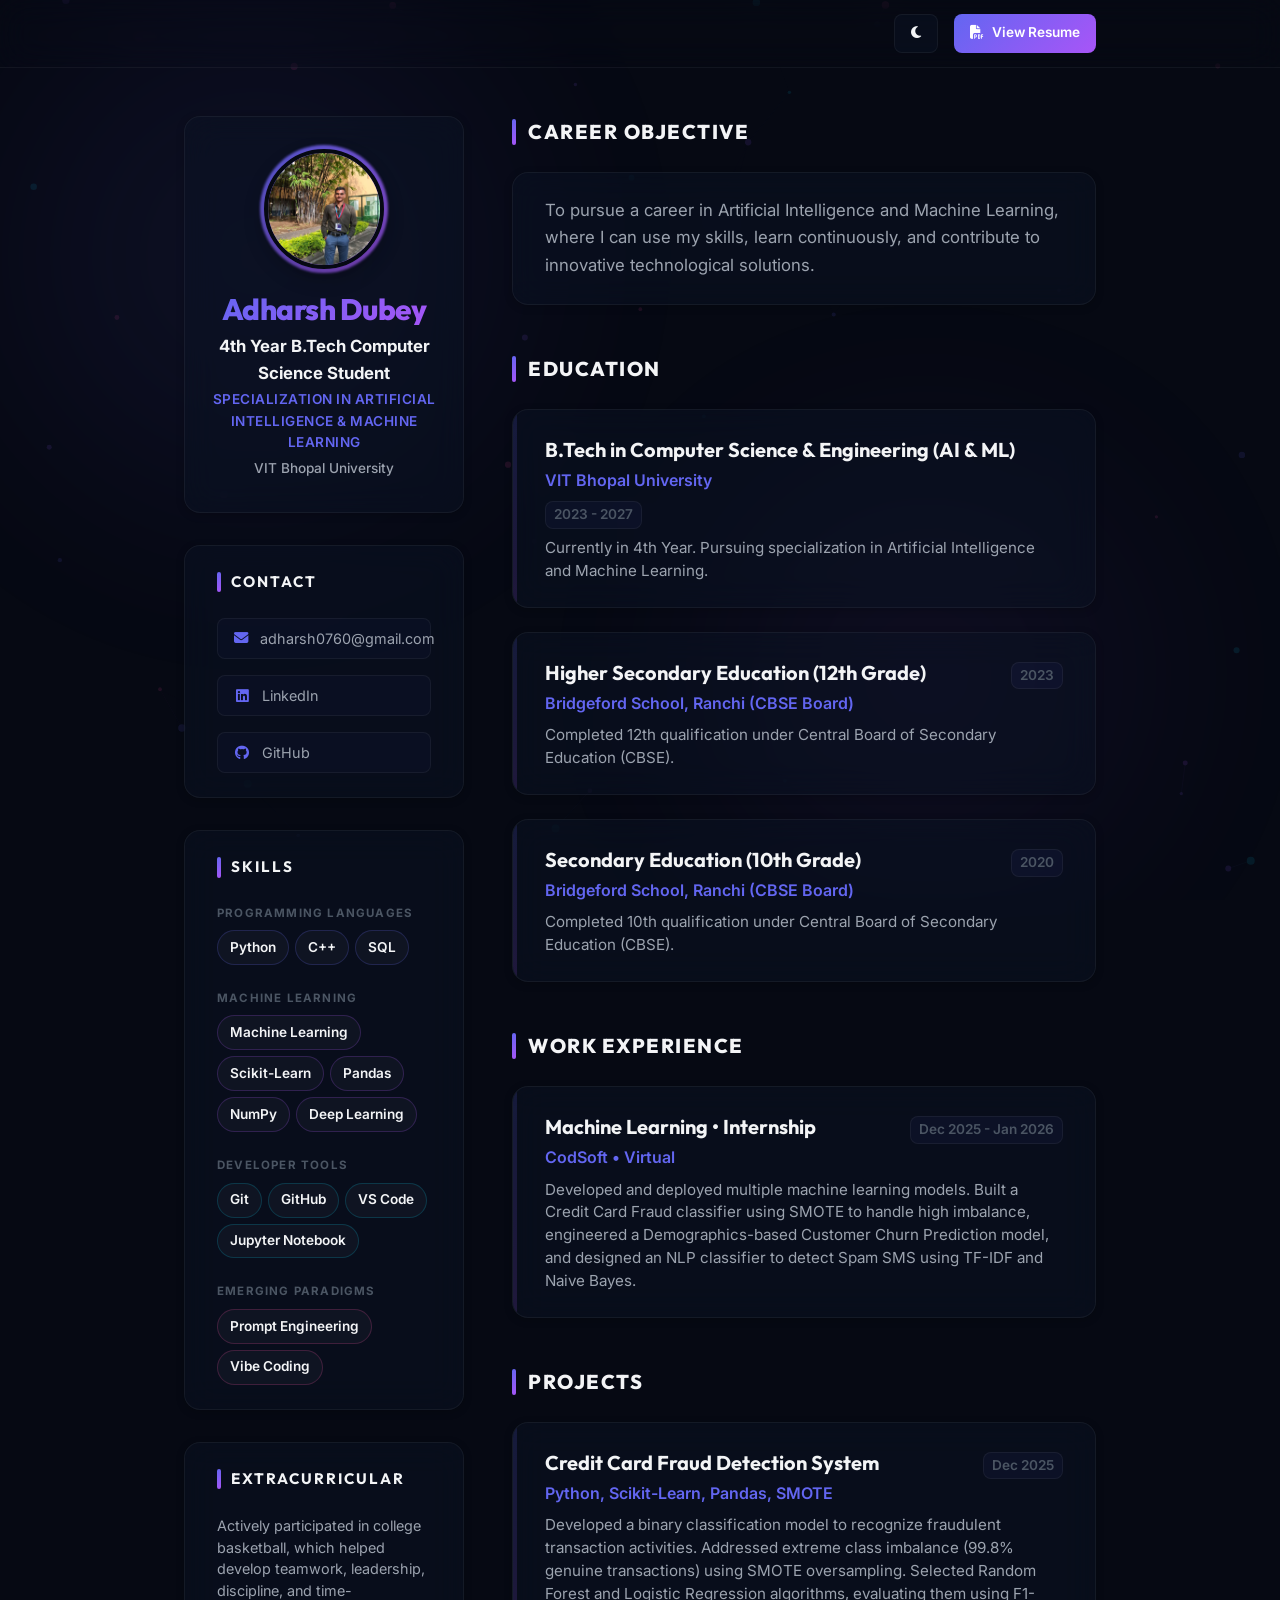
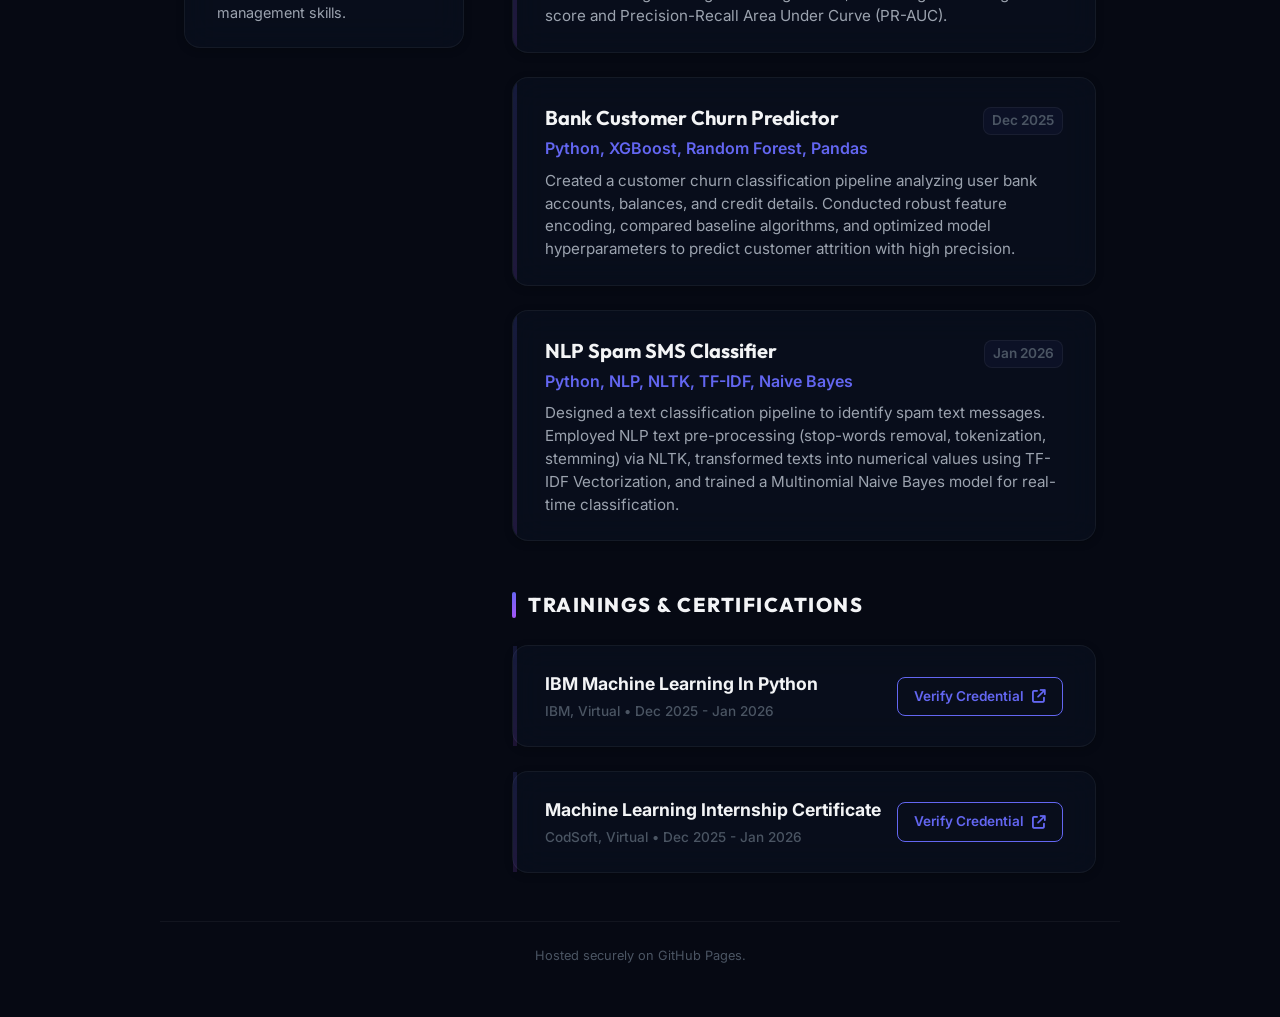
==== commit 8d5a50e0: "Add files via upload" ====
--- a/index.html
+++ b/index.html
@@ -61,7 +61,7 @@
       </div>
 
       <!-- Contact Stack Section -->
-      <div class="left-section">
+      <div class="left-section" id="contact-section">
         <h3 class="left-title">Contact</h3>
         <div class="contact-stack">
           <a id="email" href="" class="contact-item"><i class="fa-solid fa-envelope"></i> <span id="email-text"></span></a>
@@ -72,7 +72,7 @@
       </div>
 
       <!-- Skills Matrix Section -->
-      <div class="left-section">
+      <div class="left-section" id="skills-section">
         <h3 class="left-title">Skills</h3>
         <div class="skills-list" id="skills-container">
           <!-- Dynamically populated via JS -->
@@ -80,7 +80,7 @@
       </div>
 
       <!-- Extracurricular Section -->
-      <div class="left-section">
+      <div class="left-section" id="extracurricular-section">
         <h3 class="left-title">Extracurricular</h3>
         <p id="extracurricular" class="left-text"></p>
       </div>
@@ -89,7 +89,7 @@
     <!-- RIGHT MAIN CONTENT COLUMN (Objective, Education, Experience, Certifications) -->
     <div class="resume-right-col">
       <!-- Career Objective Section -->
-      <section class="resume-section">
+      <section class="resume-section" id="objective-section">
         <h2 class="right-title">Career Objective</h2>
         <div class="right-card">
           <p id="objective" class="objective-text"></p>
@@ -97,7 +97,7 @@
       </section>
 
       <!-- Education Section -->
-      <section class="resume-section">
+      <section class="resume-section" id="education-section">
         <h2 class="right-title">Education</h2>
         <div id="education-container">
           <!-- Dynamically populated via JS -->
@@ -105,7 +105,7 @@
       </section>
 
       <!-- Work Experience Section -->
-      <section class="resume-section">
+      <section class="resume-section" id="experience-section">
         <h2 class="right-title">Work Experience</h2>
         <div id="experience-container">
           <!-- Dynamically populated via JS -->
@@ -113,7 +113,7 @@
       </section>
 
       <!-- Projects Section -->
-      <section class="resume-section">
+      <section class="resume-section" id="projects-section">
         <h2 class="right-title">Projects</h2>
         <div id="projects-container">
           <!-- Dynamically populated via JS -->
@@ -121,7 +121,7 @@
       </section>
 
       <!-- Trainings / Certifications Section -->
-      <section class="resume-section">
+      <section class="resume-section" id="certifications-section">
         <h2 class="right-title">Trainings & Certifications</h2>
         <div id="certification-container">
           <!-- Dynamically populated via JS -->
--- a/style.css
+++ b/style.css
@@ -928,12 +928,49 @@
 
 @media (max-width: 768px) {
   .resume-container {
-    grid-template-columns: 1fr;
+    display: flex;
+    flex-direction: column;
     gap: var(--spacing-lg);
   }
   
-  .resume-left-col {
-    position: static;
+  .resume-left-col, .resume-right-col {
+    display: contents;
+  }
+  
+  .profile-card {
+    order: 1;
+  }
+  
+  #contact-section {
+    order: 2;
+  }
+  
+  #objective-section {
+    order: 3;
+  }
+  
+  #experience-section {
+    order: 4;
+  }
+  
+  #projects-section {
+    order: 5;
+  }
+  
+  #education-section {
+    order: 6;
+  }
+  
+  #skills-section {
+    order: 7;
+  }
+  
+  #certifications-section {
+    order: 8;
+  }
+  
+  #extracurricular-section {
+    order: 9;
   }
   
   .profile-card h1 {
